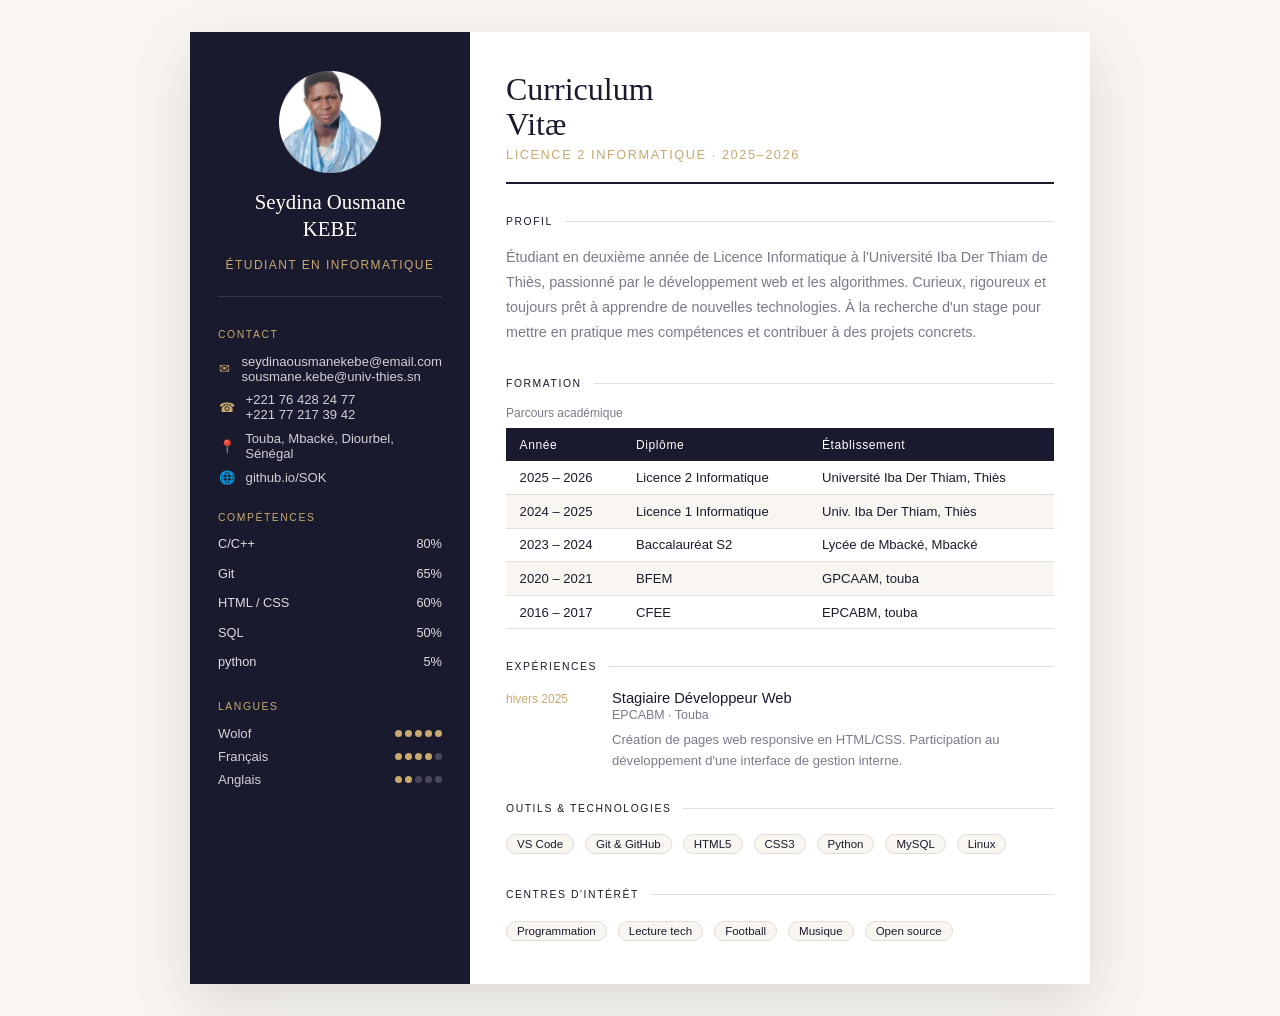
==== index.html @ 05aa76ec "Update index.html" ====
<!DOCTYPE html>
<html lang="fr">
<head>
  <meta charset="UTF-8">
  <meta name="viewport" content="width=device-width, initial-scale=1.0">
  <title>CV : Curriculum Vitae</title>
  <style>
    :root {
      --accent: #1a1a2e;
      --accent2: #c8a96e;
      --bg: #f9f6f1;
      --text: #1a1a2e;
      --muted: #7a7a8c;
      --border: #e2ddd6;
      --white: #ffffff;
    }

    * { box-sizing: border-box; margin: 0; padding: 0; }

    body {
      font-family: 'DM Sans', sans-serif;
      background: var(--bg);
      color: var(--text);
      min-height: 100vh;
      padding: 2rem;
    }

    .page {
      max-width: 900px;
      margin: 0 auto;
      background: var(--white);
      display: grid;
      grid-template-columns: 280px 1fr;
      min-height: 100vh;
      box-shadow: 0 20px 60px rgba(0,0,0,0.12);
    }


    .sidebar {
      background: var(--accent);
      color: var(--white);
      padding: 2.5rem 1.75rem;
      display: flex;
      flex-direction: column;
      gap: 2rem;
    }

    .avatar-wrap {
      display: flex;
      flex-direction: column;
      align-items: center;
      gap: 1rem;
      padding-bottom: 1.5rem;
      border-bottom: 1px solid rgba(255,255,255,0.12);
    }

    .avatar {
      width: 100px;
      height: 100px;
      border-radius: 50%;
      background: var(--accent2);
      display: flex;
      align-items: center;
      justify-content: center;
      font-family: 'DM Serif Display', serif;
      font-size: 2.2rem;
      color: var(--accent);
      border: 3px solid rgba(255,255,255,0.2);
    }

    .sidebar h1 {
      font-family: 'DM Serif Display', serif;
      font-size: 1.3rem;
      font-weight: 400;
      text-align: center;
      line-height: 1.3;
    }

    .sidebar .role {
      font-size: 0.75rem;
      color: var(--accent2);
      letter-spacing: 0.12em;
      text-transform: uppercase;
      text-align: center;
    }

    .sidebar-section h3 {
      font-size: 0.65rem;
      letter-spacing: 0.15em;
      text-transform: uppercase;
      color: var(--accent2);
      margin-bottom: 0.85rem;
      font-weight: 500;
    }

    .contact-item {
      display: flex;
      align-items: center;
      gap: 0.6rem;
      font-size: 0.82rem;
      color: rgba(255,255,255,0.8);
      margin-bottom: 0.55rem;
    }

    .contact-item .icon { width: 18px; text-align: center; color: var(--accent2); }

    .skill-item { margin-bottom: 0.9rem; }

    .skill-label {
      display: flex;
      justify-content: space-between;
      font-size: 0.8rem;
      color: rgba(255,255,255,0.85);
      margin-bottom: 0.35rem;
    }

    .skill-bar { height: 3px; background: rgba(255,255,255,0.12); border-radius: 2px; overflow: hidden; }
    .skill-fill { height: 100%; background: var(--accent2); border-radius: 2px; }

    .lang-item {
      display: flex;
      justify-content: space-between;
      align-items: center;
      font-size: 0.82rem;
      color: rgba(255,255,255,0.8);
      margin-bottom: 0.5rem;
    }

    .lang-dots { display: flex; gap: 3px; }
    .dot { width: 7px; height: 7px; border-radius: 50%; background: rgba(255,255,255,0.2); }
    .dot.on { background: var(--accent2); }

    
    .main {
      padding: 2.5rem 2.25rem;
      display: flex;
      flex-direction: column;
      gap: 2rem;
    }

    .main-header { border-bottom: 2px solid var(--accent); padding-bottom: 1.25rem; }

    .main-header h2 {
      font-family: 'DM Serif Display', serif;
      font-size: 2rem;
      font-weight: 400;
      line-height: 1.1;
    }

    .main-header .subtitle {
      font-size: 0.8rem;
      color: var(--accent2);
      letter-spacing: 0.12em;
      text-transform: uppercase;
      margin-top: 0.3rem;
      font-weight: 500;
    }

    .summary { font-size: 0.9rem; color: var(--muted); line-height: 1.75; }

    .section-title {
      display: flex;
      align-items: center;
      gap: 0.75rem;
      font-size: 0.65rem;
      letter-spacing: 0.15em;
      text-transform: uppercase;
      font-weight: 500;
      color: var(--accent);
      margin-bottom: 1.1rem;
    }

    .section-title::after { content: ''; flex: 1; height: 1px; background: var(--border); }

    .timeline { display: flex; flex-direction: column; gap: 1.25rem; }

    .tl-item { display: grid; grid-template-columns: 90px 1fr; gap: 1rem; }

    .tl-date { font-size: 0.75rem; color: var(--accent2); font-weight: 500; padding-top: 2px; }

    .tl-body h4 { font-size: 0.92rem; font-weight: 500; margin-bottom: 0.15rem; }
    .tl-body .org { font-size: 0.78rem; color: var(--muted); margin-bottom: 0.4rem; }
    .tl-body p { font-size: 0.82rem; color: var(--muted); line-height: 1.6; }

    .badge {
      display: inline-block;
      background: var(--bg);
      border: 1px solid var(--border);
      color: var(--accent);
      font-size: 0.72rem;
      padding: 3px 10px;
      border-radius: 20px;
      font-weight: 500;
      margin: 3px 3px 3px 0;
    }

    table { width: 100%; border-collapse: collapse; font-size: 0.82rem; }
    caption { text-align: left; font-size: 0.75rem; color: var(--muted); margin-bottom: 0.5rem; }
    thead tr { background: var(--accent); color: var(--white); }
    thead th { padding: 0.6rem 0.85rem; text-align: left; font-weight: 500; font-size: 0.75rem; letter-spacing: 0.05em; }
    tbody tr:nth-child(even) { background: var(--bg); }
    tbody td { padding: 0.55rem 0.85rem; border-bottom: 1px solid var(--border); }

    .mention { display: inline-block; background: #e8f5e9; color: #2e7d32; font-size: 0.7rem; padding: 2px 8px; border-radius: 10px; font-weight: 500; }
    .mention.passable { background: #fff3e0; color: #e65100; }

    .interet-grid { display: flex; flex-wrap: wrap; gap: 0.5rem; }

    footer {
      grid-column: 1 / -1;
      background: var(--bg);
      border-top: 1px solid var(--border);
      padding: 0.85rem 2.25rem;
      font-size: 0.75rem;
      color: var(--muted);
      display: flex;
      justify-content: space-between;
      align-items: center;
    }

    @media (max-width: 650px) {
      body { padding: 0; }
      .page { grid-template-columns: 1fr; box-shadow: none; }
      .tl-item { grid-template-columns: 1fr; gap: 0.25rem; }
    }
  </style>
</head>
<body>

<div class="page">

 
  <aside class="sidebar">

    <div class="avatar-wrap">
      <div class="avatar">
        <img src="photo.png"width="102" alt="">
      </div>
      <h1>Seydina Ousmane<br>KEBE</h1>
      <span class="role">Étudiant en informatique</span>
    </div>

    <div class="sidebar-section">
      <h3>Contact</h3>
      <div class="contact-item"><span class="icon">✉</span> seydinaousmanekebe@email.com <BR>sousmane.kebe@univ-thies.sn</BR></div>
      <div class="contact-item"><span class="icon">☎</span> +221 76 428 24 77 <br> +221 77 217 39 42</div>
      <div class="contact-item"><span class="icon">📍</span> Touba, Mbacké, Diourbel, Sénégal</div>
      <div class="contact-item"><span class="icon">🌐</span> github.io/SOK</div>
<br>
    <div class="sidebar-section">
      <h3>Compétences</h3>
      <div class="skill-item">
        <div class="skill-label"><span> C/C++ </span><span>80%</span></div>
      </div>
      <div class="skill-item">
        <div class="skill-label"><span>Git</span><span>65%</span></div>
      </div>
      <div class="skill-item">
        <div class="skill-label"><span>HTML / CSS</span><span>60%</span></div>
      </div>
      <div class="skill-item">
        <div class="skill-label"><span>SQL</span><span>50%</span></div>
      </div>
      
      <div class="skill-item">
        <div class="skill-label"><span>python</span><span>5%</span></div>
      </div>
    </div>
    <br>
    <div class="sidebar-section">
      <h3>Langues</h3>
      </div>
      <div class="lang-item">
        <span>Wolof</span>
        <div class="lang-dots">
          <div class="dot on"></div><div class="dot on"></div><div class="dot on"></div><div class="dot on"></div><div class="dot on"></div>
        </div>
      </div>
      <div class="lang-item">
        <span>Français</span>
        <div class="lang-dots">
          <div class="dot on"></div><div class="dot on"></div><div class="dot on"></div><div class="dot on"></div><div class="dot "></div>
        </div>
      </div>
      <div class="lang-item">
        <span>Anglais</span>
        <div class="lang-dots">
          <div class="dot on"></div><div class="dot on"></div><div class="dot "></div><div class="dot"></div><div class="dot"></div>
        </div>
      
    </div>

  </aside>

  
  <main class="main">

    <header class="main-header">
      <h2>Curriculum<br>Vitæ</h2>
      <div class="subtitle">Licence 2 Informatique · 2025–2026</div>
    </header>

    <section>
      <div class="section-title">Profil</div>
      <p class="summary">
        Étudiant en deuxième année de Licence Informatique à l'Université Iba Der Thiam de Thiès,
        passionné par le développement web et les algorithmes. Curieux, rigoureux et toujours prêt
        à apprendre de nouvelles technologies. À la recherche d'un stage pour mettre en pratique
        mes compétences et contribuer à des projets concrets.
      </p>
    </section>

    <section>
      <div class="section-title">Formation</div>
      <table>
        <caption>Parcours académique</caption>
        <thead>
          <tr>
            <th>Année</th>
            <th>Diplôme</th>
            <th>Établissement</th>
          </tr>
        </thead>
        <tbody>
          <tr>
            <td>2025 – 2026</td>
            <td>Licence 2 Informatique</td>
            <td>Université Iba Der Thiam, Thiès</td>
          </tr>
          <tr>
            <td>2024 – 2025</td>
            <td>Licence 1 Informatique</td>
            <td>Univ. Iba Der Thiam, Thiès</td>
          </tr>
          <tr>
            <td>2023 – 2024</td>
            <td>Baccalauréat S2</td>
            <td>Lycée de Mbacké, Mbacké</td>
          </tr>
          <tr>
            <td>2020 – 2021</td>
            <td>BFEM</td>
            <td>GPCAAM, touba</td>
          </tr>
          <tr>
            <td>2016 – 2017</td>
            <td>CFEE</td>
            <td>EPCABM, touba</td>
          </tr>
        </tbody>
      </table>
    </section>

    <section>
      <div class="section-title">Expériences</div>
      <div class="timeline">
        <div class="tl-item">
          <div class="tl-date">hivers 2025</div>
          <div class="tl-body">
            <h4>Stagiaire Développeur Web</h4>
            <div class="org">EPCABM · Touba</div>
            <p>Création de pages web responsive en HTML/CSS. Participation au développement d'une interface de gestion interne.</p>
          </div>
        </div>
      </div>
    </section>

    <section>
      <div class="section-title">Outils &amp; Technologies</div>
      <div class="interet-grid">
        <span class="badge">VS Code</span>
        <span class="badge">Git &amp; GitHub</span>
        <span class="badge">HTML5</span>
        <span class="badge">CSS3</span>
        <span class="badge">Python</span>
        <span class="badge">MySQL</span>
        <span class="badge">Linux</span>
      </div>
    </section>

    <aside>
      <div class="section-title">Centres d'intérêt</div>
      <div class="interet-grid">
        <span class="badge">Programmation</span>
        <span class="badge">Lecture tech</span>
        <span class="badge">Football</span>
        <span class="badge">Musique</span>
        <span class="badge">Open source</span>
      </div>
    </aside>

  </main>

  
</div>
</body>
</html>
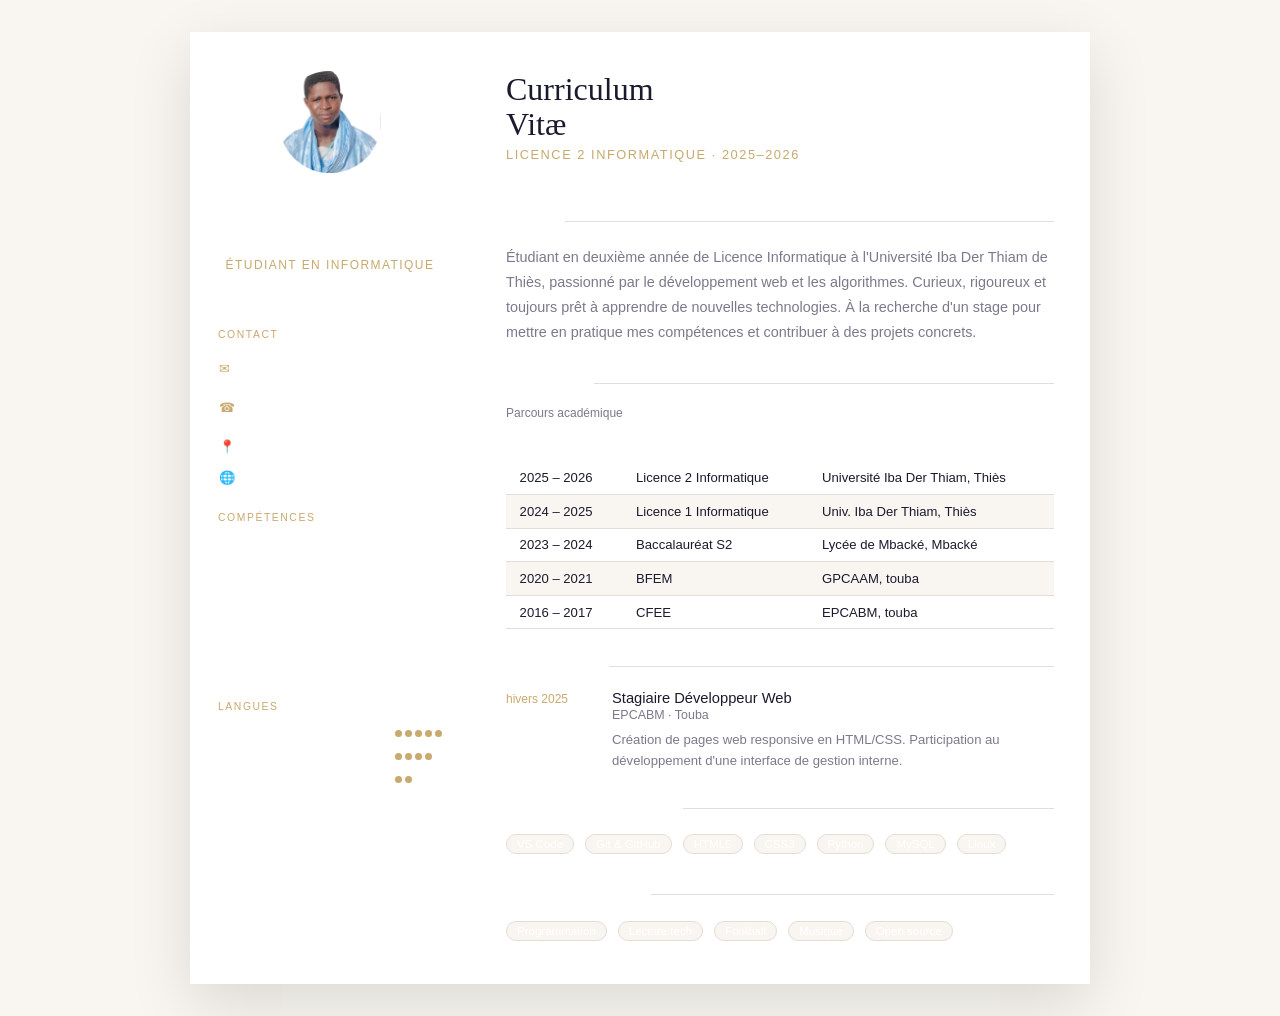
==== commit 6fc6dc54: "Update index.html" ====
--- a/index.html
+++ b/index.html
@@ -6,7 +6,7 @@
   <title>CV : Curriculum Vitae</title>
   <style>
     :root {
-      --accent: #1a1a2e;
+      --accent: #ffff;
       --accent2: #c8a96e;
       --bg: #f9f6f1;
       --text: #1a1a2e;
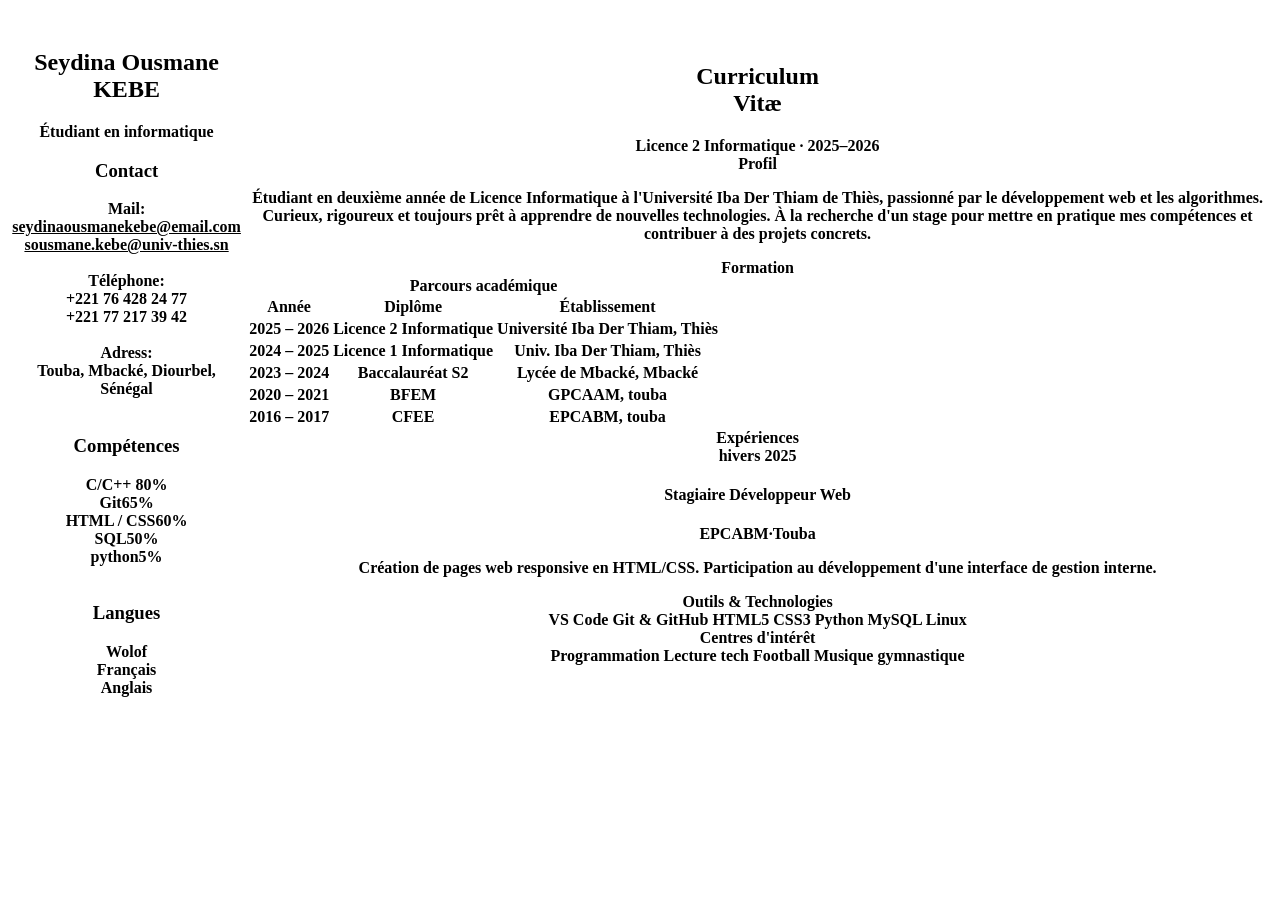
==== commit 03bbc928: "Update index.html" ====
--- a/index.html
+++ b/index.html
@@ -4,394 +4,174 @@
   <meta charset="UTF-8">
   <meta name="viewport" content="width=device-width, initial-scale=1.0">
   <title>CV : Curriculum Vitae</title>
-  <style>
-    :root {
-      --accent: #ffff;
-      --accent2: #c8a96e;
-      --bg: #f9f6f1;
-      --text: #1a1a2e;
-      --muted: #7a7a8c;
-      --border: #e2ddd6;
-      --white: #ffffff;
-    }
-
-    * { box-sizing: border-box; margin: 0; padding: 0; }
-
-    body {
-      font-family: 'DM Sans', sans-serif;
-      background: var(--bg);
-      color: var(--text);
-      min-height: 100vh;
-      padding: 2rem;
-    }
-
-    .page {
-      max-width: 900px;
-      margin: 0 auto;
-      background: var(--white);
-      display: grid;
-      grid-template-columns: 280px 1fr;
-      min-height: 100vh;
-      box-shadow: 0 20px 60px rgba(0,0,0,0.12);
-    }
-
-
-    .sidebar {
-      background: var(--accent);
-      color: var(--white);
-      padding: 2.5rem 1.75rem;
-      display: flex;
-      flex-direction: column;
-      gap: 2rem;
-    }
-
-    .avatar-wrap {
-      display: flex;
-      flex-direction: column;
-      align-items: center;
-      gap: 1rem;
-      padding-bottom: 1.5rem;
-      border-bottom: 1px solid rgba(255,255,255,0.12);
-    }
-
-    .avatar {
-      width: 100px;
-      height: 100px;
-      border-radius: 50%;
-      background: var(--accent2);
-      display: flex;
-      align-items: center;
-      justify-content: center;
-      font-family: 'DM Serif Display', serif;
-      font-size: 2.2rem;
-      color: var(--accent);
-      border: 3px solid rgba(255,255,255,0.2);
-    }
-
-    .sidebar h1 {
-      font-family: 'DM Serif Display', serif;
-      font-size: 1.3rem;
-      font-weight: 400;
-      text-align: center;
-      line-height: 1.3;
-    }
-
-    .sidebar .role {
-      font-size: 0.75rem;
-      color: var(--accent2);
-      letter-spacing: 0.12em;
-      text-transform: uppercase;
-      text-align: center;
-    }
-
-    .sidebar-section h3 {
-      font-size: 0.65rem;
-      letter-spacing: 0.15em;
-      text-transform: uppercase;
-      color: var(--accent2);
-      margin-bottom: 0.85rem;
-      font-weight: 500;
-    }
-
-    .contact-item {
-      display: flex;
-      align-items: center;
-      gap: 0.6rem;
-      font-size: 0.82rem;
-      color: rgba(255,255,255,0.8);
-      margin-bottom: 0.55rem;
-    }
-
-    .contact-item .icon { width: 18px; text-align: center; color: var(--accent2); }
-
-    .skill-item { margin-bottom: 0.9rem; }
-
-    .skill-label {
-      display: flex;
-      justify-content: space-between;
-      font-size: 0.8rem;
-      color: rgba(255,255,255,0.85);
-      margin-bottom: 0.35rem;
-    }
-
-    .skill-bar { height: 3px; background: rgba(255,255,255,0.12); border-radius: 2px; overflow: hidden; }
-    .skill-fill { height: 100%; background: var(--accent2); border-radius: 2px; }
-
-    .lang-item {
-      display: flex;
-      justify-content: space-between;
-      align-items: center;
-      font-size: 0.82rem;
-      color: rgba(255,255,255,0.8);
-      margin-bottom: 0.5rem;
-    }
-
-    .lang-dots { display: flex; gap: 3px; }
-    .dot { width: 7px; height: 7px; border-radius: 50%; background: rgba(255,255,255,0.2); }
-    .dot.on { background: var(--accent2); }
-
-    
-    .main {
-      padding: 2.5rem 2.25rem;
-      display: flex;
-      flex-direction: column;
-      gap: 2rem;
-    }
-
-    .main-header { border-bottom: 2px solid var(--accent); padding-bottom: 1.25rem; }
-
-    .main-header h2 {
-      font-family: 'DM Serif Display', serif;
-      font-size: 2rem;
-      font-weight: 400;
-      line-height: 1.1;
-    }
-
-    .main-header .subtitle {
-      font-size: 0.8rem;
-      color: var(--accent2);
-      letter-spacing: 0.12em;
-      text-transform: uppercase;
-      margin-top: 0.3rem;
-      font-weight: 500;
-    }
-
-    .summary { font-size: 0.9rem; color: var(--muted); line-height: 1.75; }
-
-    .section-title {
-      display: flex;
-      align-items: center;
-      gap: 0.75rem;
-      font-size: 0.65rem;
-      letter-spacing: 0.15em;
-      text-transform: uppercase;
-      font-weight: 500;
-      color: var(--accent);
-      margin-bottom: 1.1rem;
-    }
-
-    .section-title::after { content: ''; flex: 1; height: 1px; background: var(--border); }
-
-    .timeline { display: flex; flex-direction: column; gap: 1.25rem; }
-
-    .tl-item { display: grid; grid-template-columns: 90px 1fr; gap: 1rem; }
-
-    .tl-date { font-size: 0.75rem; color: var(--accent2); font-weight: 500; padding-top: 2px; }
-
-    .tl-body h4 { font-size: 0.92rem; font-weight: 500; margin-bottom: 0.15rem; }
-    .tl-body .org { font-size: 0.78rem; color: var(--muted); margin-bottom: 0.4rem; }
-    .tl-body p { font-size: 0.82rem; color: var(--muted); line-height: 1.6; }
-
-    .badge {
-      display: inline-block;
-      background: var(--bg);
-      border: 1px solid var(--border);
-      color: var(--accent);
-      font-size: 0.72rem;
-      padding: 3px 10px;
-      border-radius: 20px;
-      font-weight: 500;
-      margin: 3px 3px 3px 0;
-    }
-
-    table { width: 100%; border-collapse: collapse; font-size: 0.82rem; }
-    caption { text-align: left; font-size: 0.75rem; color: var(--muted); margin-bottom: 0.5rem; }
-    thead tr { background: var(--accent); color: var(--white); }
-    thead th { padding: 0.6rem 0.85rem; text-align: left; font-weight: 500; font-size: 0.75rem; letter-spacing: 0.05em; }
-    tbody tr:nth-child(even) { background: var(--bg); }
-    tbody td { padding: 0.55rem 0.85rem; border-bottom: 1px solid var(--border); }
-
-    .mention { display: inline-block; background: #e8f5e9; color: #2e7d32; font-size: 0.7rem; padding: 2px 8px; border-radius: 10px; font-weight: 500; }
-    .mention.passable { background: #fff3e0; color: #e65100; }
-
-    .interet-grid { display: flex; flex-wrap: wrap; gap: 0.5rem; }
-
-    footer {
-      grid-column: 1 / -1;
-      background: var(--bg);
-      border-top: 1px solid var(--border);
-      padding: 0.85rem 2.25rem;
-      font-size: 0.75rem;
-      color: var(--muted);
-      display: flex;
-      justify-content: space-between;
-      align-items: center;
-    }
-
-    @media (max-width: 650px) {
-      body { padding: 0; }
-      .page { grid-template-columns: 1fr; box-shadow: none; }
-      .tl-item { grid-template-columns: 1fr; gap: 0.25rem; }
-    }
-  </style>
+  <link rel="stylesheet" href="..//css/stylecv.css">
 </head>
 <body>
 
-<div class="page">
+<div>
+  <table>
+    <th>
+ 
+      <aside class="sidebar">
 
- 
-  <aside class="sidebar">
+        <div class="avatar-wrap">
+          <div class="avatar">
+           <img src="../photo"width="102" alt="">
+          </div>
+          <h1><B>Seydina Ousmane</B><br><B>KEBE</B></h1>
+          <span class="role">Étudiant en informatique</span>
+        </div>
 
-    <div class="avatar-wrap">
-      <div class="avatar">
-        <img src="photo.png"width="102" alt="">
-      </div>
-      <h1>Seydina Ousmane<br>KEBE</h1>
-      <span class="role">Étudiant en informatique</span>
-    </div>
-
-    <div class="sidebar-section">
-      <h3>Contact</h3>
-      <div class="contact-item"><span class="icon">✉</span> seydinaousmanekebe@email.com <BR>sousmane.kebe@univ-thies.sn</BR></div>
-      <div class="contact-item"><span class="icon">☎</span> +221 76 428 24 77 <br> +221 77 217 39 42</div>
-      <div class="contact-item"><span class="icon">📍</span> Touba, Mbacké, Diourbel, Sénégal</div>
-      <div class="contact-item"><span class="icon">🌐</span> github.io/SOK</div>
-<br>
-    <div class="sidebar-section">
-      <h3>Compétences</h3>
-      <div class="skill-item">
-        <div class="skill-label"><span> C/C++ </span><span>80%</span></div>
-      </div>
-      <div class="skill-item">
-        <div class="skill-label"><span>Git</span><span>65%</span></div>
-      </div>
-      <div class="skill-item">
-        <div class="skill-label"><span>HTML / CSS</span><span>60%</span></div>
-      </div>
-      <div class="skill-item">
-        <div class="skill-label"><span>SQL</span><span>50%</span></div>
-      </div>
-      
-      <div class="skill-item">
-        <div class="skill-label"><span>python</span><span>5%</span></div>
-      </div>
-    </div>
-    <br>
-    <div class="sidebar-section">
-      <h3>Langues</h3>
-      </div>
-      <div class="lang-item">
-        <span>Wolof</span>
-        <div class="lang-dots">
-          <div class="dot on"></div><div class="dot on"></div><div class="dot on"></div><div class="dot on"></div><div class="dot on"></div>
+        <div class="sidebar-section">
+          <h3><B>Contact</B></h3>
+          <div class="contact-item"><div class="summary1"><b>Mail</b>:</div><u>seydinaousmanekebe@email.com  <br> sousmane.kebe@univ-thies.sn </u></div><br>
+          <div class="contact-item"><div class="summary1"><b>Téléphone</b>:</div> +221 76 428 24 77 <br> +221 77 217 39 42</div><br>
+          <div class="contact-item"><div class="summary1"><b>Adress</b>:</div>Touba, Mbacké, Diourbel, Sénégal</div>
+          <br>
         </div>
-      </div>
-      <div class="lang-item">
-        <span>Français</span>
-        <div class="lang-dots">
-          <div class="dot on"></div><div class="dot on"></div><div class="dot on"></div><div class="dot on"></div><div class="dot "></div>
+        <div class="sidebar-section">
+          <h3><B>Compétences</B></h3>
+          <div class="skill-item">
+            <div class="skill-label"><span> C/C++ </span><span>80%</span></div>
+          </div>
+          <div class="skill-item">
+            <div class="skill-label"><span>Git</span><span>65%</span></div>
+          </div>
+          <div class="skill-item">
+            <div class="skill-label"><span>HTML / CSS</span><span>60%</span></div>
+          </div>
+          <div class="skill-item">
+            <div class="skill-label"><span>SQL</span><span>50%</span></div>
+          </div>
+          <div class="skill-item">
+            <div class="skill-label"><span>python</span><span>5%</span></div>
+          </div>
+          <br>
         </div>
-      </div>
-      <div class="lang-item">
-        <span>Anglais</span>
-        <div class="lang-dots">
-          <div class="dot on"></div><div class="dot on"></div><div class="dot "></div><div class="dot"></div><div class="dot"></div>
-        </div>
-      
-    </div>
-
-  </aside>
-
-  
-  <main class="main">
-
-    <header class="main-header">
-      <h2>Curriculum<br>Vitæ</h2>
-      <div class="subtitle">Licence 2 Informatique · 2025–2026</div>
-    </header>
-
-    <section>
-      <div class="section-title">Profil</div>
-      <p class="summary">
-        Étudiant en deuxième année de Licence Informatique à l'Université Iba Der Thiam de Thiès,
-        passionné par le développement web et les algorithmes. Curieux, rigoureux et toujours prêt
-        à apprendre de nouvelles technologies. À la recherche d'un stage pour mettre en pratique
-        mes compétences et contribuer à des projets concrets.
-      </p>
-    </section>
-
-    <section>
-      <div class="section-title">Formation</div>
-      <table>
-        <caption>Parcours académique</caption>
-        <thead>
-          <tr>
-            <th>Année</th>
-            <th>Diplôme</th>
-            <th>Établissement</th>
-          </tr>
-        </thead>
-        <tbody>
-          <tr>
-            <td>2025 – 2026</td>
-            <td>Licence 2 Informatique</td>
-            <td>Université Iba Der Thiam, Thiès</td>
-          </tr>
-          <tr>
-            <td>2024 – 2025</td>
-            <td>Licence 1 Informatique</td>
-            <td>Univ. Iba Der Thiam, Thiès</td>
-          </tr>
-          <tr>
-            <td>2023 – 2024</td>
-            <td>Baccalauréat S2</td>
-            <td>Lycée de Mbacké, Mbacké</td>
-          </tr>
-          <tr>
-            <td>2020 – 2021</td>
-            <td>BFEM</td>
-            <td>GPCAAM, touba</td>
-          </tr>
-          <tr>
-            <td>2016 – 2017</td>
-            <td>CFEE</td>
-            <td>EPCABM, touba</td>
-          </tr>
-        </tbody>
-      </table>
-    </section>
-
-    <section>
-      <div class="section-title">Expériences</div>
-      <div class="timeline">
-        <div class="tl-item">
-          <div class="tl-date">hivers 2025</div>
-          <div class="tl-body">
-            <h4>Stagiaire Développeur Web</h4>
-            <div class="org">EPCABM · Touba</div>
-            <p>Création de pages web responsive en HTML/CSS. Participation au développement d'une interface de gestion interne.</p>
+        <div class="sidebar-section">
+          <h3><B>Langues</B></h3>
+          <div class="lang-item">
+            <span>Wolof</span>
+            <div class="lang-dots">
+              <div class="dot on"></div><div class="dot on"></div><div class="dot on"></div><div class="dot on"></div><div class="dot on"></div>
+            </div>
+          </div>
+          <div class="lang-item">
+            <span>Français</span>
+            <div class="lang-dots">
+              <div class="dot on"></div><div class="dot on"></div><div class="dot on"></div><div class="dot on"></div><div class="dot "></div>
+            </div>
+          </div>
+          <div class="lang-item">
+            <span>Anglais</span>
+            <div class="lang-dots">
+              <div class="dot on"></div><div class="dot on"></div><div class="dot "></div><div class="dot"></div><div class="dot"></div>
+            </div>
           </div>
         </div>
-      </div>
-    </section>
 
-    <section>
-      <div class="section-title">Outils &amp; Technologies</div>
-      <div class="interet-grid">
-        <span class="badge">VS Code</span>
-        <span class="badge">Git &amp; GitHub</span>
-        <span class="badge">HTML5</span>
-        <span class="badge">CSS3</span>
-        <span class="badge">Python</span>
-        <span class="badge">MySQL</span>
-        <span class="badge">Linux</span>
-      </div>
-    </section>
+      </aside>
 
-    <aside>
-      <div class="section-title">Centres d'intérêt</div>
-      <div class="interet-grid">
-        <span class="badge">Programmation</span>
-        <span class="badge">Lecture tech</span>
-        <span class="badge">Football</span>
-        <span class="badge">Musique</span>
-        <span class="badge">Open source</span>
-      </div>
-    </aside>
+    </th>
+    <th>
+      <main class="main">
+    
 
-  </main>
+        <header class="main-header">
+          <h2>Curriculum<br>Vitæ</h2>
+          <div class="subtitle">Licence 2 Informatique · 2025–2026</div>
+        </header>
 
-  
+        <section>
+          <div class="section-title">Profil</div>
+          <p class="summary">
+            Étudiant en deuxième année de Licence Informatique à l'Université Iba Der Thiam de Thiès,
+            passionné par le développement web et les algorithmes. Curieux, rigoureux et toujours prêt
+            à apprendre de nouvelles technologies. À la recherche d'un stage pour mettre en pratique
+            mes compétences et contribuer à des projets concrets.
+          </p>
+        </section>
+        <section>
+          <div class="section-title">Formation</div>
+          <table>
+            <caption  class="tl-date">Parcours académique</caption>
+            <thead>
+              <tr><B>
+                <th><b>Année</b></th>
+                <th><b> Diplôme</b></th>
+                <th><b> Établissement</b></th>
+                </B>
+              </tr>
+            </thead>
+            <tbody class="summary">
+              <tr>
+                <td>2025 – 2026</td>
+                <td>Licence 2 Informatique</td>
+                <td>Université Iba Der Thiam, Thiès</td>
+              </tr>
+              <tr>
+                <td>2024 – 2025</td>
+                <td>Licence 1 Informatique</td>
+                <td>Univ. Iba Der Thiam, Thiès</td>
+              </tr>
+              <tr>
+                <td>2023 – 2024</td>
+                <td>Baccalauréat S2</td>
+                <td>Lycée de Mbacké, Mbacké</td>
+              </tr>
+              <tr>
+                <td>2020 – 2021</td>
+                <td>BFEM</td>
+                <td>GPCAAM, touba</td>
+              </tr>
+              <tr>
+                <td>2016 – 2017</td>
+                <td>CFEE</td>
+                <td>EPCABM, touba</td>
+              </tr>
+            </tbody>
+          </table>
+        </section>
+        <section>
+          <div class="section-title">Expériences</div>
+          <div class="timeline">
+            <div class="tl-item">
+              <div class="tl-date">hivers 2025</div>
+            </div>
+            <div class="tl-body">
+              <h4>Stagiaire Développeur Web</h4>
+              <div class="org">EPCABM·Touba</div>
+              <p>Création de pages web responsive en HTML/CSS. Participation au développement d'une interface de gestion interne.</p>
+            </div>
+          </div>
+        </section>
+
+        <section>
+          <div class="section-title">Outils &amp; Technologies</div>
+          <div class="interet-grid">
+            <span class="badge">VS Code</span>
+            <span class="badge">Git &amp; GitHub</span>
+            <span class="badge">HTML5</span>
+            <span class="badge">CSS3</span>
+            <span class="badge">Python</span>
+            <span class="badge">MySQL</span>
+            <span class="badge">Linux</span>
+          </div>
+        </section>
+
+        <aside>
+          <div class="section-title">Centres d'intérêt</div>
+          <div class="interet-grid">
+            <span class="badge">Programmation</span>
+            <span class="badge">Lecture tech</span>
+            <span class="badge">Football</span>
+            <span class="badge">Musique</span>
+            <span class="badge">gymnastique</span>
+          </div>
+        </aside>
+      </main>
+    </th>
+  </table>
 </div>
 </body>
 </html>
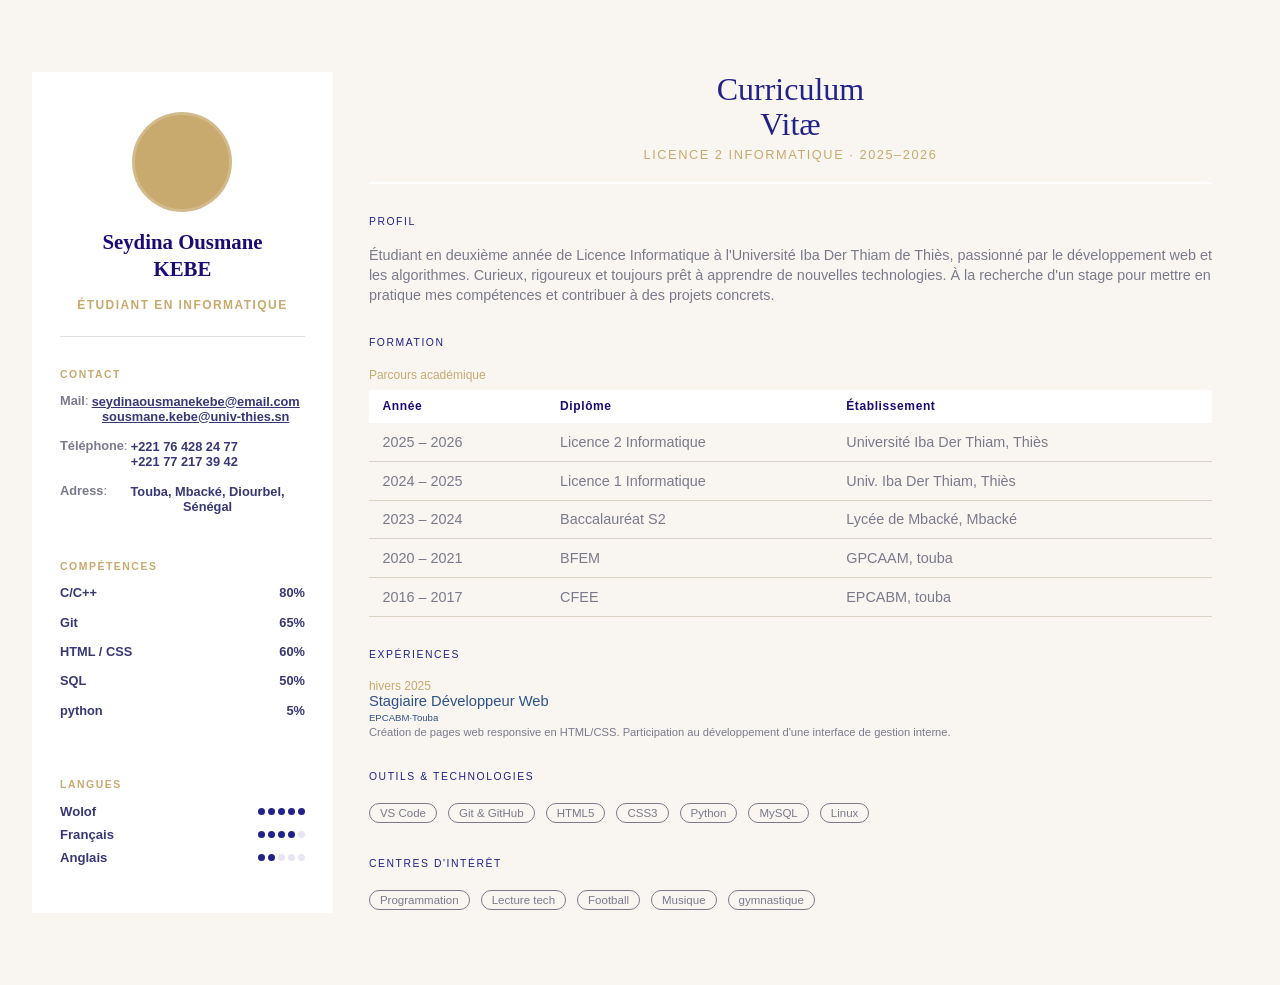
==== commit 34b53be1: "index.html" ====
--- a/index.html
+++ b/index.html
@@ -4,7 +4,7 @@
   <meta charset="UTF-8">
   <meta name="viewport" content="width=device-width, initial-scale=1.0">
   <title>CV : Curriculum Vitae</title>
-  <link rel="stylesheet" href="..//css/stylecv.css">
+  <link rel="stylesheet" href="..//index.css">
 </head>
 <body>
 
--- a/index.css
+++ b/index.css
@@ -0,0 +1,198 @@
+:root {
+      --accent: #fff;
+      --accent2: #c8a96e;
+      --bg: #f9f6f1;
+      --text: #222288;
+      --muted: #7a7a8c;
+      --border: #dbd2c6;
+      --white: #1c0a75;
+      --border1:#2e5289;
+    }
+
+    * { box-sizing: border-box; margin: 0; padding: 0; }
+
+    body {
+      font-family: 'DM Sans', sans-serif;
+      background: var(--bg);
+      color: var(--text);
+      min-height: 100vh;
+      padding: 2rem;
+    }
+
+    .page {
+      max-width: 900px;
+      margin: 0 auto;
+      background: var(--white);
+      display: grid;
+      grid-template-columns: 280px 1fr;
+      min-height: 100vh;
+      box-shadow: 0 20px 60px rgba(0,0,0,0.12);
+    }
+
+
+    .sidebar {
+      background: var(--accent);
+      color: var(--white);
+      padding: 2.5rem 1.75rem;
+      display: flex;
+      flex-direction: column;
+      gap: 2rem;
+    }
+
+    .avatar-wrap {
+      display: flex;
+      flex-direction: column;
+      align-items: center;
+      gap: 1rem;
+      padding-bottom: 1.5rem;
+      border-bottom: 1px solid rgba(0, 0, 0, 0.12);
+    }
+
+    .avatar {
+      width: 100px;
+      height: 100px;
+      border-radius: 50%;
+      background: var(--accent2);
+      display: flex;
+      align-items: center;
+      justify-content: center;
+      font-family: 'DM Serif Display', serif;
+      font-size: 2.2rem;
+      color: var(--accent);
+      border: 3px solid rgba(255, 255, 255, 0.2);
+    }
+
+    .sidebar h1 {
+      font-family: 'DM Serif Display', serif;
+      font-size: 1.3rem;
+      font-weight: 400;
+      text-align: center;
+      line-height: 1.3;
+    }
+
+    .sidebar .role {
+      font-size: 0.75rem;
+      color: var(--accent2);
+      letter-spacing: 0.12em;
+      text-transform: uppercase;
+      text-align: center;
+    }
+
+    .sidebar-section h3 {
+      font-size: 0.65rem;
+      letter-spacing: 0.15em;
+      text-transform: uppercase;
+      color: var(--accent2);
+      margin-bottom: 0.85rem;
+      font-weight: 500;
+      text-align: left;
+    }
+    
+
+    .contact-item {
+      display: flex;
+      align-items: left ;
+      gap: 0.2rem;
+      font-size: 0.8rem;
+      color: rgba(6, 6, 84, 0.8);
+      margin-bottom: 0.-0rem;
+    }
+
+    .skill-item { margin-bottom: 0.9rem; }
+
+    .skill-label {
+      display: flex;
+      justify-content: space-between;
+      font-size: 0.8rem;
+      color: rgba(6, 6, 84, 0.8);
+      margin-bottom: 0.35rem;
+    }
+
+    .skill-bar { height: 3px; background: rgba(255,255,255,0.1); border-radius: 2px; overflow: hidden; }
+    .skill-fill { height: 100%; background: var(--accent2); border-radius: 2px; }
+
+    .lang-item {
+      display: flex;
+      justify-content: space-between;
+      align-items: center;
+      font-size: 0.82rem;
+      color: rgba(6, 6, 84, 0.8);
+      margin-bottom: 0.5rem;
+    }
+
+    .lang-dots { display: flex; gap: 3px; }
+    .dot { width: 7px; height: 7px; border-radius: 50%; background: rgba(11, 11, 105, 0.1); }
+    .dot.on { background: var(--text); }
+
+    
+    .main {
+      padding: 2.5rem 2.25rem;
+      display: flex;
+      flex-direction: column;
+      gap: 2rem;
+    }
+
+    .main-header { border-bottom: 2px solid var(--accent); padding-bottom: 1.25rem; }
+
+    .main-header h2 {
+      font-family: 'DM Serif Display', serif;
+      font-size: 2rem;
+      font-weight: 400;
+      line-height: 1.1;
+    }
+
+    .main-header .subtitle {
+      font-size: 0.8rem;
+      color: var(--accent2);
+      letter-spacing: 0.12em;
+      text-transform: uppercase;
+      margin-top: 0.3rem;
+      font-weight: 500;
+    }
+
+    .summary {  font-weight: 500;text-align: left;font-size: 0.9rem; color: var(--muted); line-height: 1.4; }
+    .summary1 {  font-weight: 500;text-align: center;font-size: 0.8rem; color: var(--muted);line-height: 1.1; }
+
+
+    .section-title {
+      display: flex;
+      align-items: center;
+      gap: 0.75rem;
+      font-size: 0.65rem;
+      letter-spacing: 0.15em;
+      text-transform: uppercase;
+      font-weight:500;
+      color: var(--text);
+      margin-bottom: 1.1rem;
+    }
+
+    .tl-date { text-align: left;font-size: 0.75rem; color: var(--accent2); font-weight:500; padding-top:2px; }
+    .tl-body h4 {  text-align: left;font-size: 0.92rem;color: var(--border1); font-weight: 500; margin-bottom: 0.15rem; }
+    .tl-body .org { text-align: left;font-size: 0.60rem; color: var(--border1); font-weight:500;margin-bottom: 0.2rem; }
+    .tl-body p {  font-weight: 500;text-align: left;font-size: 0.7rem; color: var(--muted); line-height: 1.2; }
+
+    .badge {
+      display: inline-block;
+      background: var(--bg);
+      border: 1px solid var(--muted);
+      color: var(--muted);
+      font-size: 0.72rem;
+      padding: 3px 10px;
+      border-radius: 20px;
+      font-weight: 500;
+      margin: 3px 3px 3px 0;
+    }
+
+    table { width: 100%; border-collapse: collapse; font-size: 0.82rem; }
+    caption { text-align: left; font-size: 0.75rem; color: var(--muted); margin-bottom: 0.5rem; }
+    thead tr { background: var(--accent); color: var(--white); }
+    thead th { padding: 0.6rem 0.85rem; text-align: left; font-weight: 500; font-size: 0.75rem; letter-spacing: 0.05em; }
+    tbody tr:nth-child(even) { background: var(--bg); }
+    tbody td { padding: 0.55rem 0.85rem;font-weight: 500; border-bottom:1px solid var(--border); 
+    }
+    .interet-grid { display: flex; flex-wrap: wrap; gap: 0.5rem; }
+   @media screen and (max-width: 768px) {
+  .container {
+    flex-direction: column;
+  }
+}
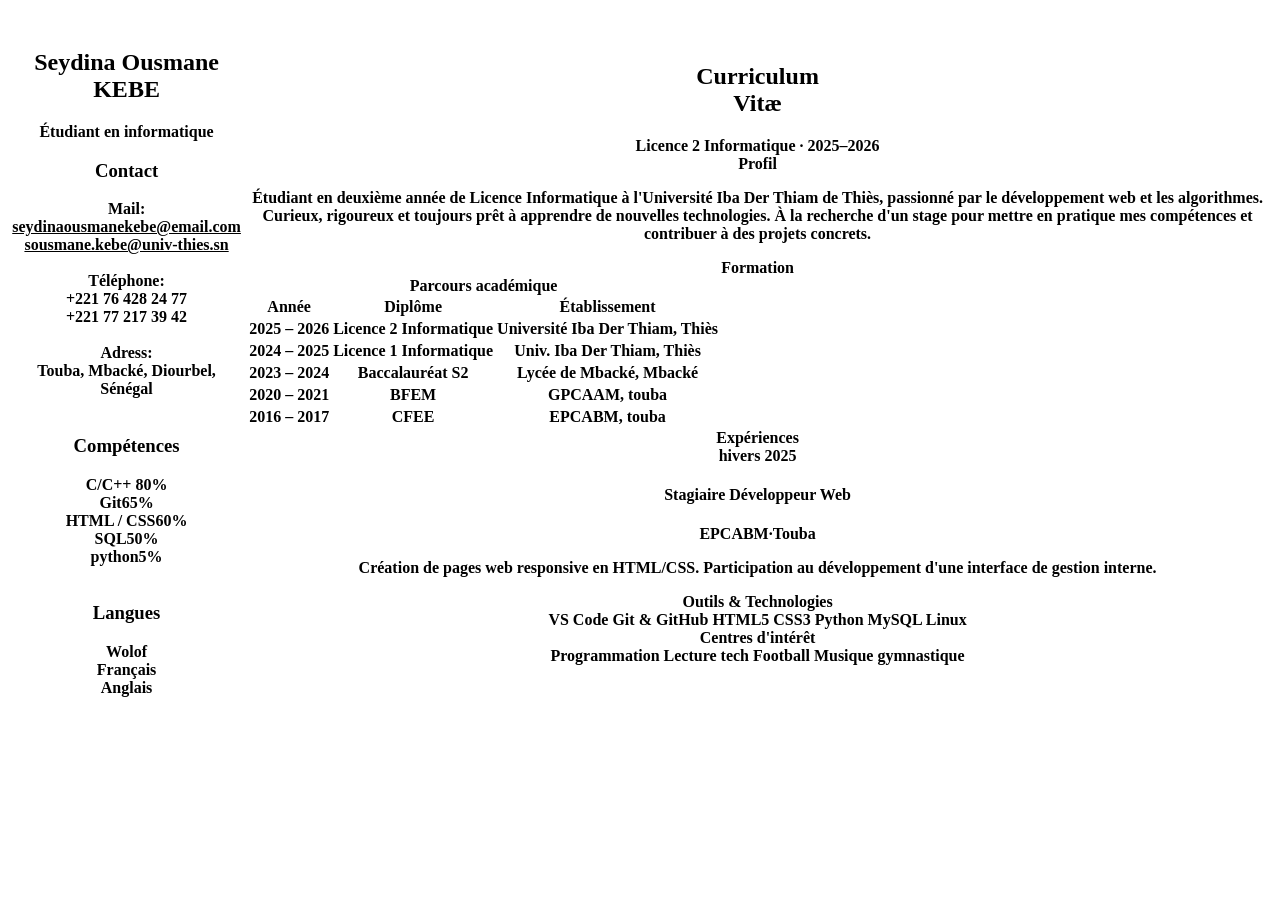
==== commit fac63609: "index.html" ====
--- a/index.html
+++ b/index.html
@@ -4,7 +4,7 @@
   <meta charset="UTF-8">
   <meta name="viewport" content="width=device-width, initial-scale=1.0">
   <title>CV : Curriculum Vitae</title>
-  <link rel="stylesheet" href="..//index.css">
+  <link rel="stylesheet" href="..//CURRICULUM-VITAE/index.css">
 </head>
 <body>
 
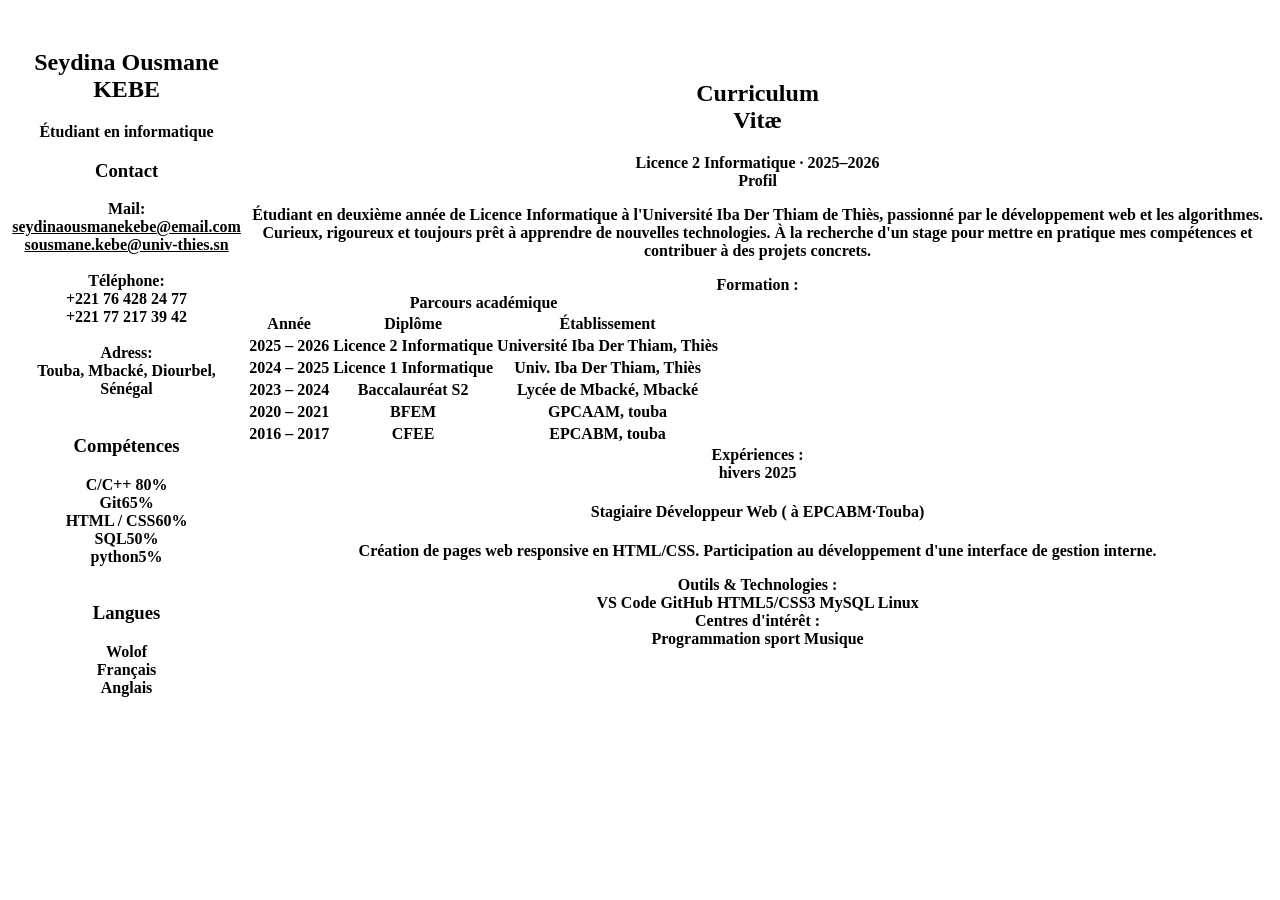
==== commit 9e73bb50: "index.html" ====
--- a/index.html
+++ b/index.html
@@ -16,7 +16,7 @@
 
         <div class="avatar-wrap">
           <div class="avatar">
-           <img src="../photo"width="102" alt="">
+           <img src="../CURRICULUM-VITAE/photo.png"width="102" alt="">
           </div>
           <h1><B>Seydina Ousmane</B><br><B>KEBE</B></h1>
           <span class="role">Étudiant en informatique</span>
@@ -92,7 +92,7 @@
           </p>
         </section>
         <section>
-          <div class="section-title">Formation</div>
+          <div class="section-title">Formation :</div>
           <table>
             <caption  class="tl-date">Parcours académique</caption>
             <thead>
@@ -133,40 +133,33 @@
           </table>
         </section>
         <section>
-          <div class="section-title">Expériences</div>
+          <div class="section-title">Expériences :</div>
           <div class="timeline">
             <div class="tl-item">
-              <div class="tl-date">hivers 2025</div>
+              <div class="tl-date">hivers 2025 </div>
             </div>
             <div class="tl-body">
-              <h4>Stagiaire Développeur Web</h4>
-              <div class="org">EPCABM·Touba</div>
+              <h4>Stagiaire Développeur Web ( à EPCABM·Touba)</h4>
               <p>Création de pages web responsive en HTML/CSS. Participation au développement d'une interface de gestion interne.</p>
             </div>
           </div>
         </section>
-
         <section>
-          <div class="section-title">Outils &amp; Technologies</div>
+          <div class="section-title">Outils &amp; Technologies :</div>
           <div class="interet-grid">
             <span class="badge">VS Code</span>
-            <span class="badge">Git &amp; GitHub</span>
-            <span class="badge">HTML5</span>
-            <span class="badge">CSS3</span>
-            <span class="badge">Python</span>
+            <span class="badge">GitHub</span>
+            <span class="badge">HTML5/CSS3</span>
             <span class="badge">MySQL</span>
             <span class="badge">Linux</span>
           </div>
         </section>
-
         <aside>
-          <div class="section-title">Centres d'intérêt</div>
+          <div class="section-title">Centres d'intérêt :</div>
           <div class="interet-grid">
             <span class="badge">Programmation</span>
-            <span class="badge">Lecture tech</span>
-            <span class="badge">Football</span>
+            <span class="badge">sport</span>
             <span class="badge">Musique</span>
-            <span class="badge">gymnastique</span>
           </div>
         </aside>
       </main>
